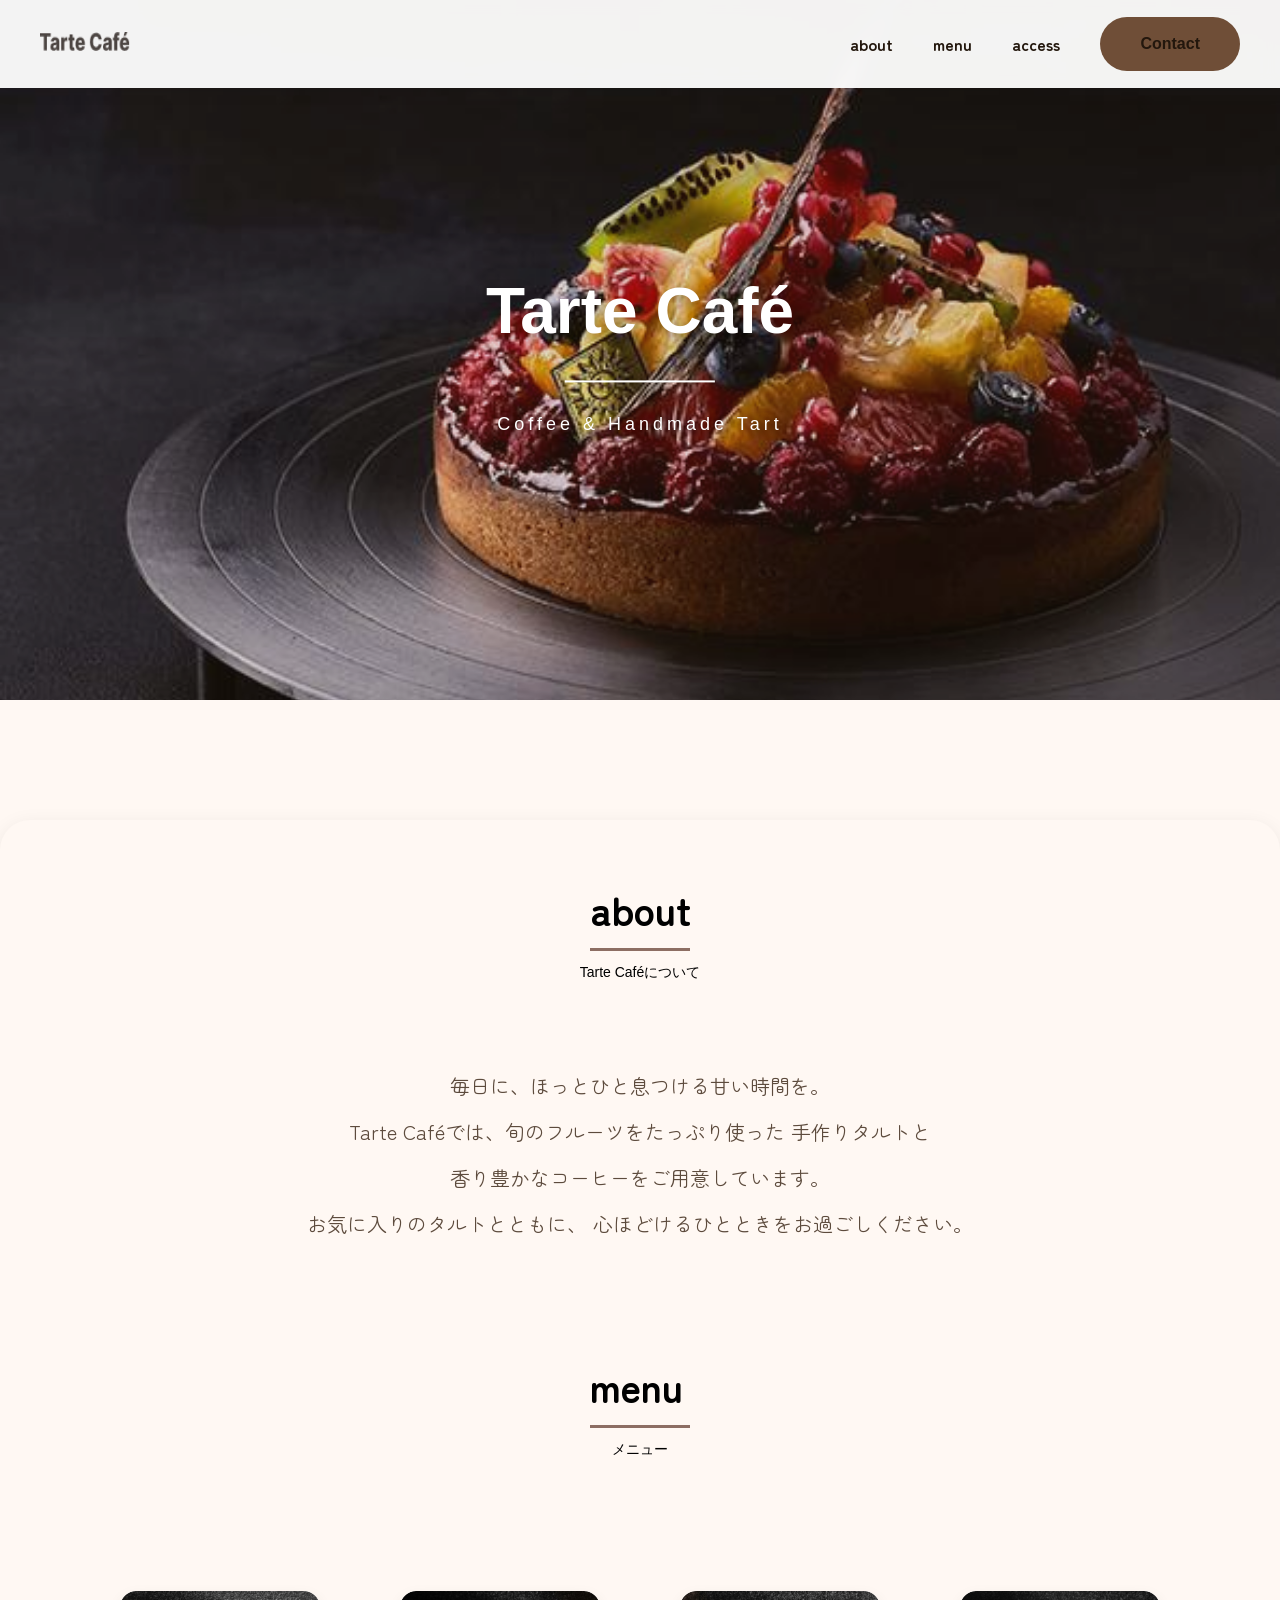
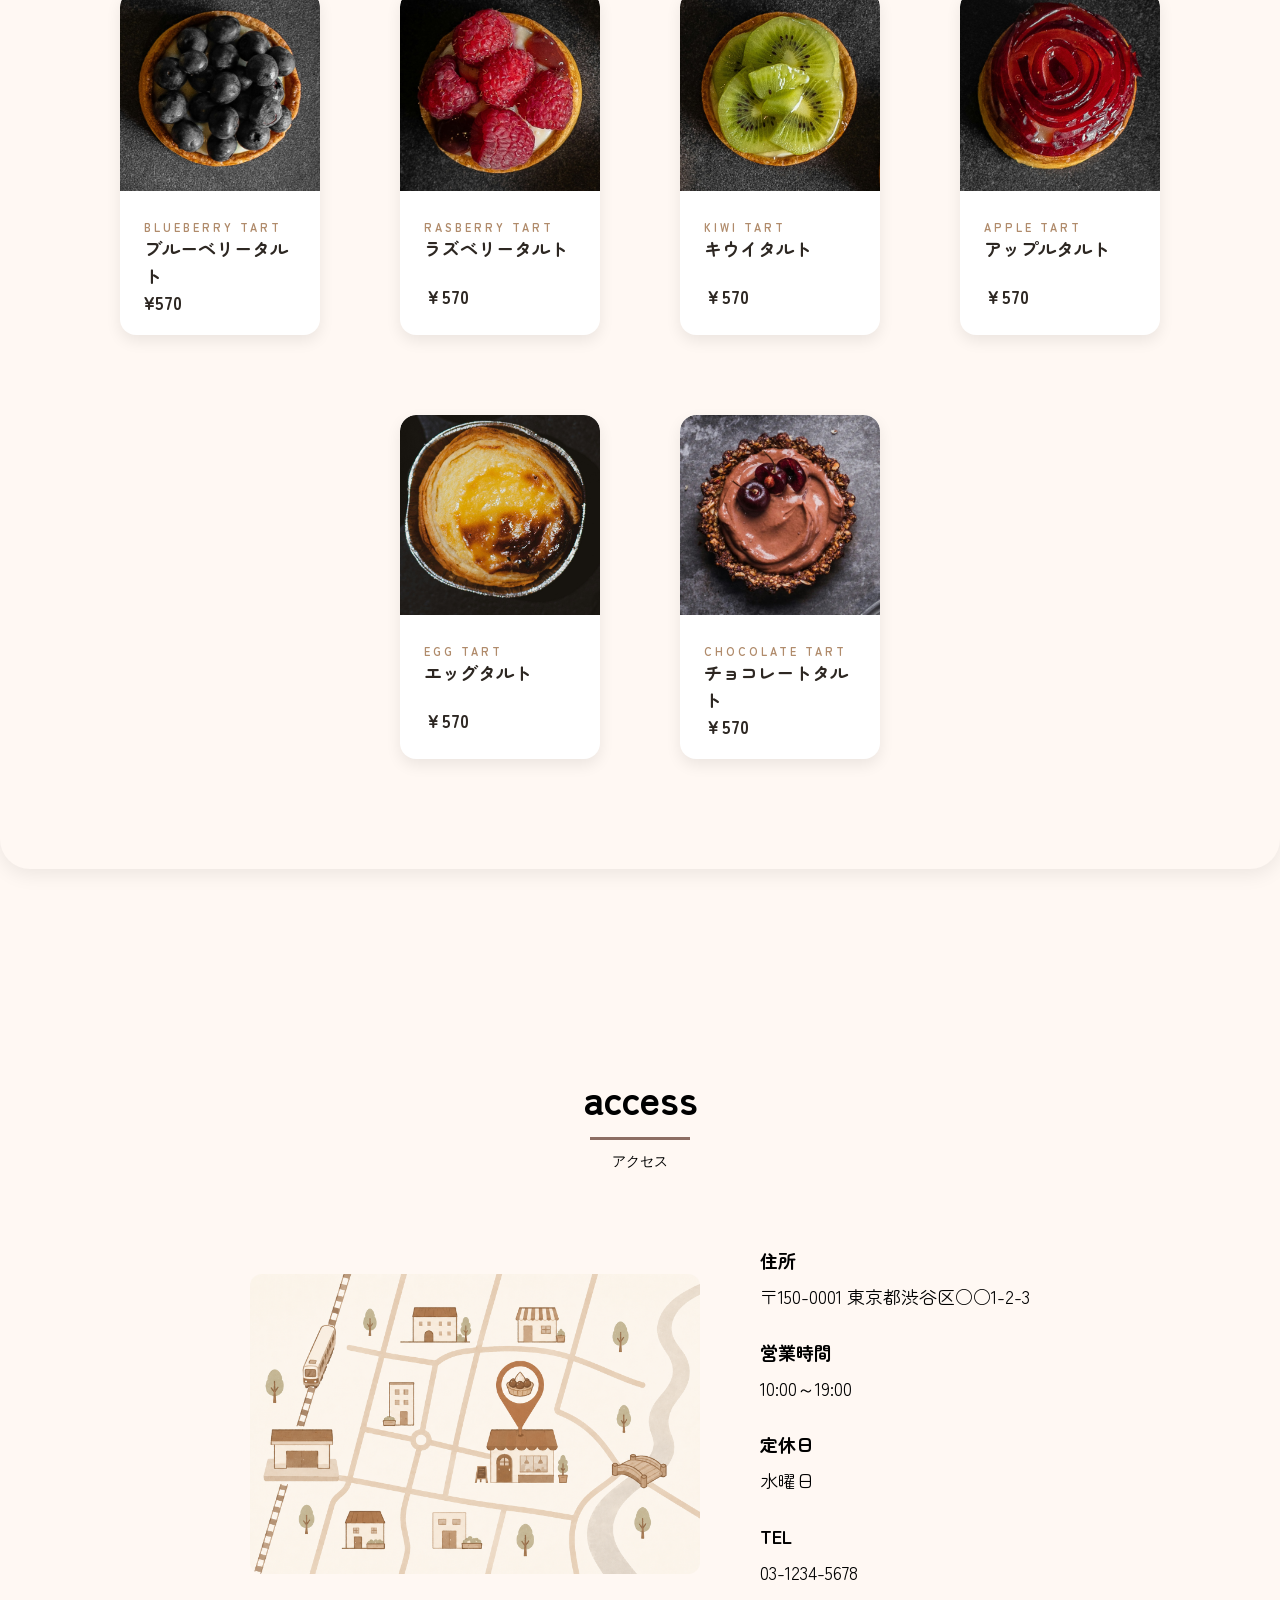
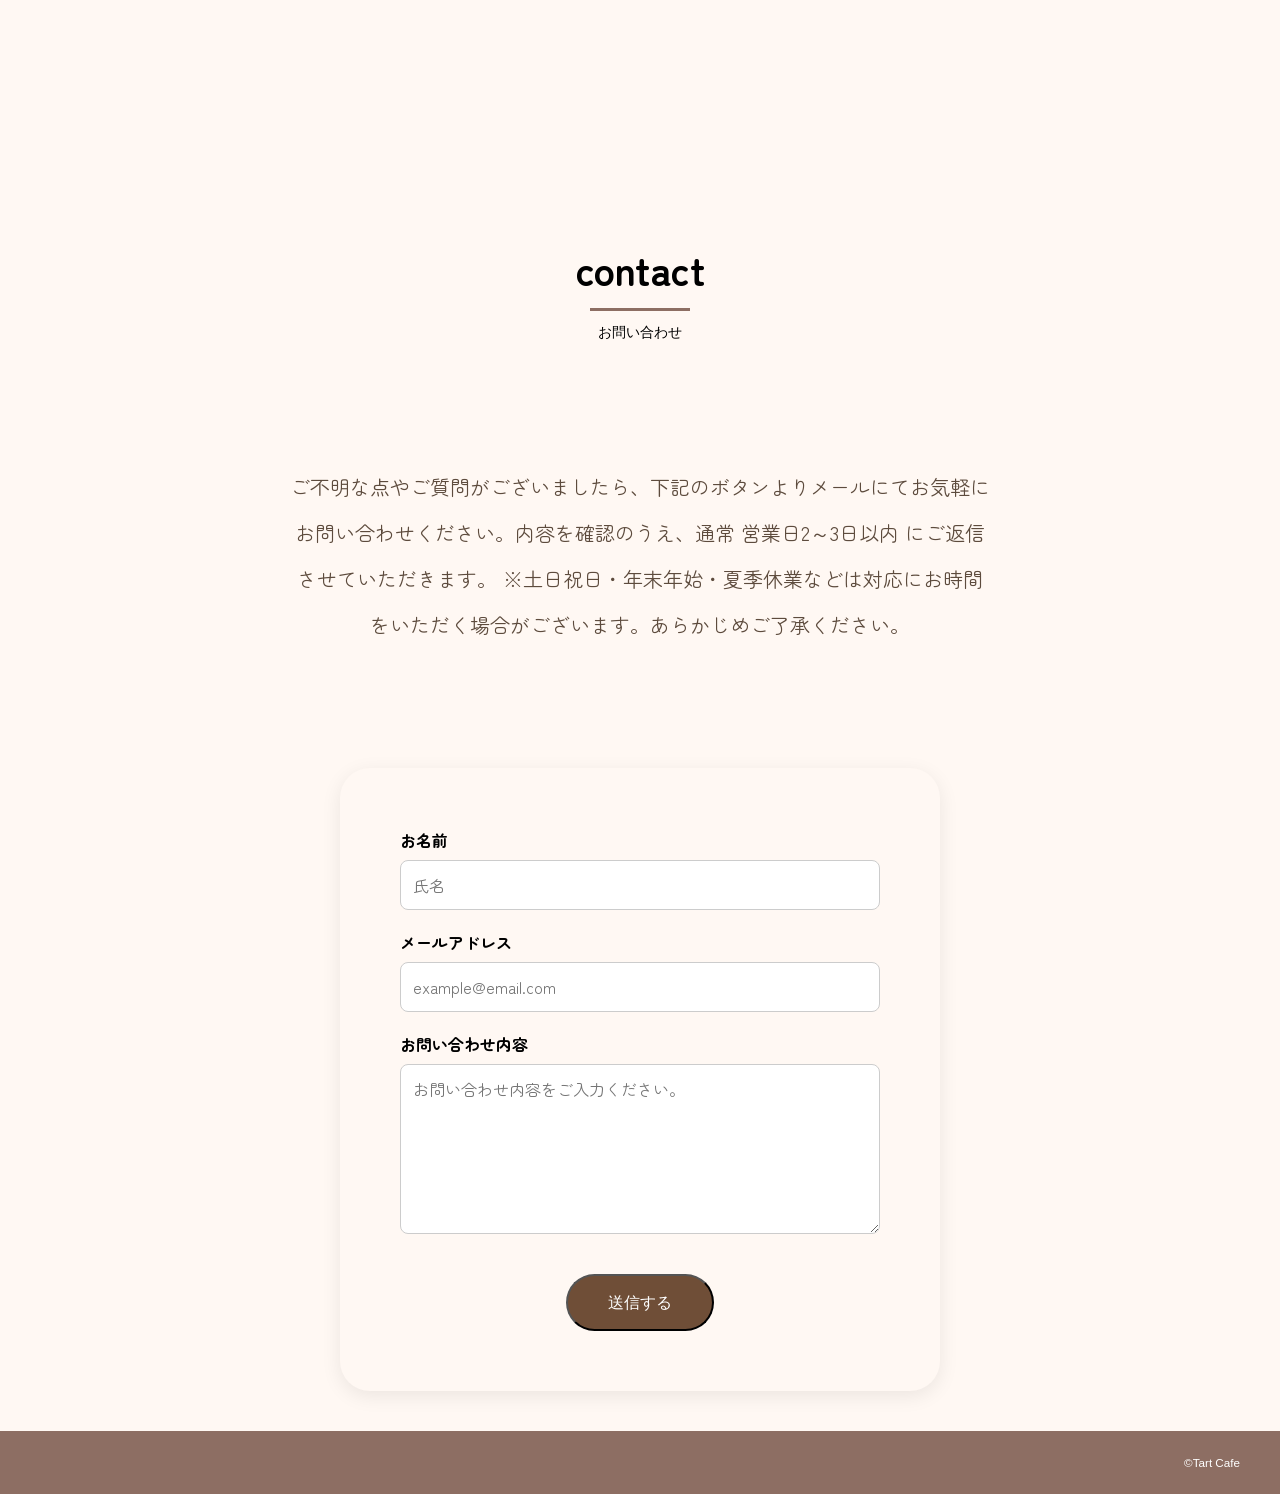
==== index.html @ 985aad52 "Add files via upload" ====
<!DOCTYPE html>
<html>
  <head>
    <meta charset="UTF-8" />
    <title>Portfolio</title>
    <meta name="description" content="ポートフォリオサイトです。" />
    <meta name="viewport" content="width=device-width" />
    <link rel="preconnect" href="https://fonts.googleapis.com" />
    <link rel="preconnect" href="https://fonts.gstatic.com" crossorigin />
    <link rel="icon" type="image/png" href="images/favicon.png" />
    <link rel="apple-touch-icon" href="/apple-touch-icon.png" />

    <link
      href="https://fonts.googleapis.com/css2?family=Zen+Maru+Gothic:wght@400;500;700&display=swap"
      rel="stylesheet"
    />

    <link href="./css/global.css" rel="stylesheet" />
    <link href="./css/jstest.css" rel="stylesheet" />
    <meta property="og:url" conntent="https://8hwrm8.csb.app/" />
    <meta property="og:type" content="website" />
    <meta property="og:title" content="ポートフォリオサイト" />
    <meta
      property="og:description"
      content="三番町のデザイナーのポートフォリオサイトです。お仕事ください"
    />
    <meta property="og:image" content="https://8hwrm8.csb.app/images/ogp.jpg" />
  </head>
  <body>
    <header class="header">
      <a class="header-logo" href="index.html">
        <img src="./images/cafelogo.png" width="90" height="19" alt="ロゴ" />
      </a>
      <button class="toggle-menu-button"></button>
      <div class="header-site-menu">
        <nav class="site-menu">
          <ul>
            <li><a href="#about">about</a></li>
            <li><a href="#menu">menu</a></li>
            <li><a href="#access">access</a></li>
          </ul>
          <a href="#contact" class="flat-button">Contact</a>
        </nav>
      </div>
    </header>
    <main class="main2">
      <div class="hero-image">
        <img src="./images/menupicture.jpg" alt="タルト専門店のメイン画像" />

        <div class="page-title">
          <h1>Tarte Café</h1>
          <p>Coffee & Handmade Tart</p>
        </div>
      </div>

      <div class="contact-mail">
        <div id="about" class="section-title">
          <h2>about</h2>
          <p>Tarte Caféについて</p>
        </div>
        <div class="contact-mail-description">
          <p id="message">
            毎日に、ほっとひと息つける甘い時間を。<br />
            Tarte Caféでは、旬のフルーツをたっぷり使った 手作りタルトと<br />
            香り豊かなコーヒーをご用意しています。<br />

            お気に入りのタルトとともに、 心ほどけるひとときをお過ごしください。
          </p>
        </div>

        <div id="menu" class="section-title">
          <h2>menu</h2>
          <p>メニュー</p>
        </div>

        <div class="others">
          <div class="others-container">
            <div class="works-card">
              <img
                class="work-image"
                src="./images/blueberrytart.jpg"
                alt="制作実績の例"
              />
              <div class="card-text">
                <p class="menu-en">Blueberry Tart</p>
                <p class="menu-ja">ブルーベリータルト</p>
                <p class="price">¥570</p>
              </div>
            </div>
            <div class="works-card">
              <img
                class="work-image"
                src="./images/berrytart.jpg"
                alt="制作実績の例"
              />
              <div class="card-text">
                <p class="menu-en">rasberry tart</p>
                <p class="menu-ja">ラズベリータルト</p>
                <p class="price">￥570</p>
              </div>
            </div>
            <div class="works-card">
              <img
                class="work-image"
                src="./images/kiwitart.jpg"
                alt="制作実績の例"
              />
              <div class="card-text">
                <p class="menu-en">kiwi tart</p>
                <p class="menu-ja">キウイタルト</p>
                <p class="price">￥570</p>
              </div>
            </div>
            <div class="works-card">
              <img
                class="work-image"
                src="./images/appletart.jpg"
                alt="制作実績の例"
              />
              <div class="card-text">
                <p class="menu-en">apple tart</p>
                <p class="menu-ja">アップルタルト</p>
                <p class="price">￥570</p>
              </div>
            </div>
            <div class="works-card">
              <img
                class="work-image"
                src="./images/eggtart.jpg"
                alt="制作実績の例"
              />
              <div class="card-text">
                <p class="menu-en">egg tart</p>
                <p class="menu-ja">エッグタルト</p>
                <p class="price">￥570</p>
              </div>
            </div>
            <div class="works-card">
              <img
                class="work-image"
                src="./images/chocolatetart.jpg"
                alt="制作実績の例"
              />
              <div class="card-text">
                <p class="menu-en">chocolate tart</p>
                <p class="menu-ja">チョコレートタルト</p>
                <p class="price">￥570</p>
              </div>
            </div>
          </div>
        </div>
      </div>

      <div class="access">
        <div id="access" class="section-title">
          <h2>access</h2>
          <p>アクセス</p>
        </div>

        <div class="access-container">
          <div class="access-map">
            <img src="./images/map.png" alt="店舗地図" />
          </div>

          <div class="access-info">
            <p>
              <strong>住所</strong><br />
              〒150-0001 東京都渋谷区○○1-2-3
            </p>

            <p>
              <strong>営業時間</strong><br />
              10:00～19:00
            </p>

            <p>
              <strong>定休日</strong><br />
              水曜日
            </p>

            <p>
              <strong>TEL</strong><br />
              03-1234-5678
            </p>
          </div>
        </div>
      </div>

      <div class="others">
        <div id="contact" class="section-title contact-title">
          <h2>contact</h2>
          <p>お問い合わせ</p>
        </div>
      </div>

      <div class="contact-mail-description">
        <p id="message">
          ご不明な点やご質問がございましたら、下記のボタンよりメールにてお気軽にお問い合わせください。内容を確認のうえ、通常
          営業日2～3日以内 にご返信させていただきます。
          ※土日祝日・年末年始・夏季休業などは対応にお時間をいただく場合がございます。あらかじめご了承ください。
        </p>
      </div>

      <form class="contact-form">
        <div class="form-group">
          <label for="name">お名前</label>
          <input type="text" id="name" placeholder="氏名" />
        </div>

        <div class="form-group">
          <label for="email">メールアドレス</label>
          <input type="email" id="email" placeholder="example@email.com" />
        </div>

        <div class="form-group">
          <label for="subject">お問い合わせ内容</label>
          <textarea
            id="subject"
            rows="6"
            placeholder="お問い合わせ内容をご入力ください。"
          ></textarea>
        </div>

        <button type="submit" class="flat-button">送信する</button>
      </form>
    </main>
    <footer class="footer">
      <p class="cpyright"><small>&copy;Tart Cafe</small></p>
    </footer>
    <script src="js/jstest.js"></script>
  </body>
</html>
---- css/global.css ----
@charset "utf-8";

*,
::before,
::after {
  margin: 0;
  padding: 0;
  box-sizing: border-box;
}

:root {
  --green: #296a65;
  --white: #fff;
  --black: #000;
  --gray: #d9d9d9;
  --light-green: #2fac9e;

  --regular-64px: normal normal 400 64px/1.6 "Noto Sans JP", sans-serif;
  --regular-48px: normal normal 400 48px/1.6 "Noto Sans JP", sans-serif;
  --regular-32px: normal normal 400 32px/1.6 "Noto Sans JP", sans-serif;
  --regular-24px: normal normal 400 24px/1.6 "Noto Sans JP", sans-serif;
  --regular-18px: normal normal 400 18px/1.6 "Noto Sans JP", sans-serif;
  --regular-16px: normal normal 400 16px/1.6 "Noto Sans JP", sans-serif;
  --regular-14px: normal normal 400 14px/1.6 "Noto Sans JP", sans-serif;
  --regular-12px: normal normal 400 12px/1.6 "Noto Sans JP", sans-serif;

  --bold-64px: normal normal 700 64px/1.6 "Noto Sans JP", sans-serif;
  --bold-48px: normal normal 700 48px/1.6 "Noto Sans JP", sans-serif;
  --bold-32px: normal normal 700 32px/1.6 "Noto Sans JP", sans-serif;
  --bold-24px: normal normal 700 24px/1.6 "Noto Sans JP", sans-serif;
  --bold-18px: normal normal 700 18px/1.6 "Noto Sans JP", sans-serif;
  --bold-16px: normal normal 700 16px/1.6 "Noto Sans JP", sans-serif;
  --bold-14px: normal normal 700 14px/1.6 "Noto Sans JP", sans-serif;
  --bold-12px: normal normal 700 12px/1.6 "Noto Sans JP", sans-serif;
}

body {
  max-width: 1440px;
  margin: 0 auto;
}

ul,
ol {
  list-style: none;
}

a {
  color: inherit;
  text-decoration: none;
}

img {
  max-width: 100%;
}
---- css/jstest.css ----
@charset "utf-8";

body {
  background-color: #fff8f3;
  font-family: "Zen Maru Gothic", sans-serif;
}

.header {
  width: 100%;
  height: 88px;
  padding: 24px 40px;

  position: fixed; /* absolute → fixed */
  top: 0;
  left: 0;
  z-index: 1000;

  display: flex;
  justify-content: space-between;
  align-items: center;

  background: rgba(255, 255, 255, 0.95);
  backdrop-filter: blur(8px);
  -webkit-backdrop-filter: blur(8px);

  box-shadow: 0 4px 15px rgba(0, 0, 0, 0.08);
  box-sizing: border-box;
}

.header-logo {
  display: block;
  width: 170px;
}

.site-menu {
  display: flex;
  gap: 40px;
  align-items: center;
}

.site-menu ul {
  display: flex;
  gap: 40px;
}

.site-menu a {
  color: #23170d;
  font-weight: 600;
  transition: 0.3s;
}

.site-menu a:hover {
  color: #b88763;
}

/*トップ画像とその上のテキスト*/
.hero-image {
  position: relative;
  width: 100%;
}

.hero-image img {
  width: 100%;
  height: 700px;
  object-fit: cover;
  display: block;
}

.hero-image::before {
  content: "";
  position: absolute;
  inset: 0;
  background: rgba(90, 60, 35, 0.18);
}

.page-title {
  font-family: "Zen Maru Gothic", sans-serif;
  position: absolute;
  top: 50%;
  left: 50%;
  transform: translate(-50%, -50%);
  color: white;
  text-align: center;
  z-index: 2;
}

.page-title h1 {
  font-family: "Zen Maru Gothic", sans-serif;
  margin-bottom: 10px;
  color: #fffaf3;
  font-size: 72px;
  text-shadow: 0 3px 12px rgba(0, 0, 0, 0.3);
}

.page-title h1::after {
  content: "";
  display: block;
  width: 150px;
  height: 2px;
  background: #fff;
  margin: 18px auto;
}

.page-title p {
  font-size: 24px;
  color: #f5ece2;
  letter-spacing: 4px;
}

.page-title {
  position: absolute;
  top: 50%;
  left: 50%;
  transform: translate(-50%, -50%);
  color: white;
  text-align: center;
  text-shadow: 2px 2px 10px rgba(0, 0, 0, 0.6);
}
/*トップ画像とその上のテキスト*/

.toggle-menu-button {
  display: none;
}

.flat-button {
  color: var(--white);
  font: var(--regular-16px);
  background: #6f4e37;
  border-radius: 30px;
  padding: 14px 40px;
  transition: 0.3s;
}

.flat-button:hover {
  background: #8d6e63;
  transform: scale(1.05);
}

.main2 {
  padding-top: 0;
  display: flex;
  flex-direction: column;
  align-items: center;
  gap: 80px;
}

#menu {
  margin-top: +30px;
}

.contact-mail {
  width: 100%;
  display: flex;
  flex-direction: column;
  align-items: center;
  gap: 80px;
  margin: 40px auto;
}

.contact-mail-description {
  max-width: 700px;
  text-align: center;
  line-height: 2.3;
  font-size: 20px;
  color: #5d4b3d;
}

#contact + .contact-mail-description {
  margin-top: -20px;
}

.contact-mail-description p {
  margin: 0;
}

.contact-mail-description::before {
  display: block;
  font-size: 32px;
  margin-bottom: 20px;
}

.contact-mail-description::after {
  display: block;
  margin-top: 25px;
  font-size: 24px;
}

.page-title {
  display: flex;
  flex-direction: column;
  align-items: center;
}

.page-title h1 {
  font: var(--bold-64px);
  color: white;
}

.page-title p {
  font: var(--regular-18px);
  color: white;
}

.section-title {
  display: flex;
  flex-direction: column;
  align-items: center;
}

.section-title h2 {
  font-family: "Zen Maru Gothic", sans-serif;
  font-size: 40px;
  color: var(--black);
}

.section-title h2::after {
  content: "";
  display: block;
  width: 100px;
  height: 3px;
  background: #8d6e63;
  margin: 10px auto;
}

.section-title p {
  font: var(--regular-14px);
  color: var(--black);
}

.contact-title {
  margin-bottom: 40px;
}

.tag {
  font-family: "Zen Maru Gothic", sans-serif;
  background-color: var(--gray);
  padding: 2px 8px;
  border-radius: 4px;
  color: var(--black);
  font: var(--regular-14px);
}

.contact-mail,
.contact-form {
  background: #fff8f3;
  border-radius: 30px;
  padding: 60px;
  box-shadow: 0 5px 20px rgba(0, 0, 0, 0.08);
}

/* Access */
.access {
  width: 100%;
  padding: 80px 0;
}

.access-container {
  max-width: 1000px;
  margin: 70px auto;
  display: flex;
  justify-content: center;
  align-items: center;
  gap: 60px;
  padding: 0 20px;
}

.access-map img {
  width: 450px;
  border-radius: 12px;
}

.access-info {
  line-height: 2;
  font-size: 18px;
}

.access-info p {
  margin-bottom: 20px;
}

.others {
  display: flex;
  flex-direction: column;
  align-items: center;
}

.others-container {
  display: flex;
  flex-wrap: wrap;
  justify-content: center;
  max-width: 1440px;
  width: 100vw;
  gap: 80px;
  padding: 50px 50px;
}

.works-card {
  display: flex;
  flex: 1 1 auto;
  min-width: 100px;
  max-width: 200px;
  flex-direction: column;
  gap: 10px;
  align-items: stretch;
}

.works-card {
  width: 200px;
  background: #ffffff;
  border-radius: 16px;
  overflow: hidden;
  box-shadow: 0 6px 15px rgba(0, 0, 0, 0.08);
  transition: 0.3s;
}

.works-card:hover {
  transform: translateY(-5px);
}

/* 英語名 */
.menu-en {
  font-size: 11px;
  font-weight: 700;
  color: #b08b6b;
  letter-spacing: 3px;
  text-transform: uppercase;
}

/* 日本語名 */
.menu-ja {
  min-height: 48px; /* 高さを揃える */
  font-size: 18px;
  font-weight: 700;
  color: #2d2722;
  line-height: 1.5;
}

/* 価格 */
.price {
  font-size: 18px;
  font-weight: bold;
  color: #2d2722;
}

.menu-en,
.menu-ja,
.price {
  margin: 0;
}

.card-text {
  padding: 18px 24px 20px;
}

.works-container {
  display: grid;
  grid-template-columns: 300px 300px 300px;
  gap: 64px;
}

.work-image {
  width: 200px;
  height: 200px;
  object-fit: cover;
  display: block;

  border-top-left-radius: 16px;
  border-top-right-radius: 16px;
  border-bottom-left-radius: 0;
  border-bottom-right-radius: 0;
}

.footer {
  background-color: #8d6e63;
  color: var(--white);
  font: var(--regular-14px);
  padding: 10px;
  display: flex;
  justify-content: flex-end;
  width: 100%;
  padding: 20px 40px;
  box-sizing: border-box;
}

.buttons {
  display: flex;
  flex-wrap: wrap;
  justify-content: center;
  gap: 20px;
}

.is-show {
  display: block;
}

.is-hide {
  display: none;
}

.is-bold {
  font-weight: bold;
}

/*問い合わせフォーム*/
.contact-form {
  width: 100%;
  max-width: 600px;
  margin: 40px auto;
  display: flex;
  flex-direction: column;
  gap: 20px;
}

.form-group {
  display: flex;
  flex-direction: column;
}

.form-group label {
  margin-bottom: 8px;
  font-weight: bold;
}

.form-group input,
.form-group textarea {
  padding: 12px;
  border: 1px solid #ccc;
  border-radius: 8px;
  font-size: 16px;
  font-family: inherit;
}

.form-group textarea {
  resize: vertical;
}

.contact-form .flat-button {
  align-self: center;
  margin-top: 20px;
}
/*問い合わせフォーム*/

@media (max-width: 800px) {
  .header {
    position: fixed;
    background-color: var(--white);
    box-shadow: 0 5px 10px 1px rgba(0, 0, 0, 0.1);
  }

  .toggle-menu-button {
    display: block;
    width: 74px;
    height: 74px;
    background-image: url("../images/humburgermenu.png");
    background-size: 100%;
    background-position: center;
    background-repeat: no-repeat;
    border: none;
    border-radius: 0;
    outline: none;
  }

  .header-site-menu {
    position: absolute;
    top: 100%;
    left: 0;
    right: 0;
    background-color: var(--white);
    padding: 20px;
    display: none;
  }
  .is-show {
    display: block;
  }

  .site-menu {
    flex-direction: column;
    gap: 64px;
  }
  .site-menu ul {
    flex-direction: column;
    gap: 64px;
  }

  .site-menu ul li {
    font: var(--regular-24px);
  }

  /*アクセス（スマホサイズ）*/
  .access-container {
    flex-direction: column;
  }

  .access-map img {
    width: 100%;
    max-width: 350px;
  }

  .access-info {
    text-align: center;
    font-size: 16px;
  }
  /*アクセス（スマホサイズ）*/

  /*問い合わせフォーム（スマホサイズ）*/
  .contact-form {
    width: 90%;
    max-width: 100%;
    padding: 20px;
    margin: 20px auto;
    gap: 16px;
  }

  .form-group label {
    font-size: 16px;
  }

  .form-group input,
  .form-group textarea {
    width: 100%;
    box-sizing: border-box;
    font-size: 16px;
    padding: 12px;
  }

  .form-group textarea {
    min-height: 120px;
  }

  .contact-form .flat-button {
    width: 100%;
    padding: 14px;
  }
  /*問い合わせフォーム*/
}
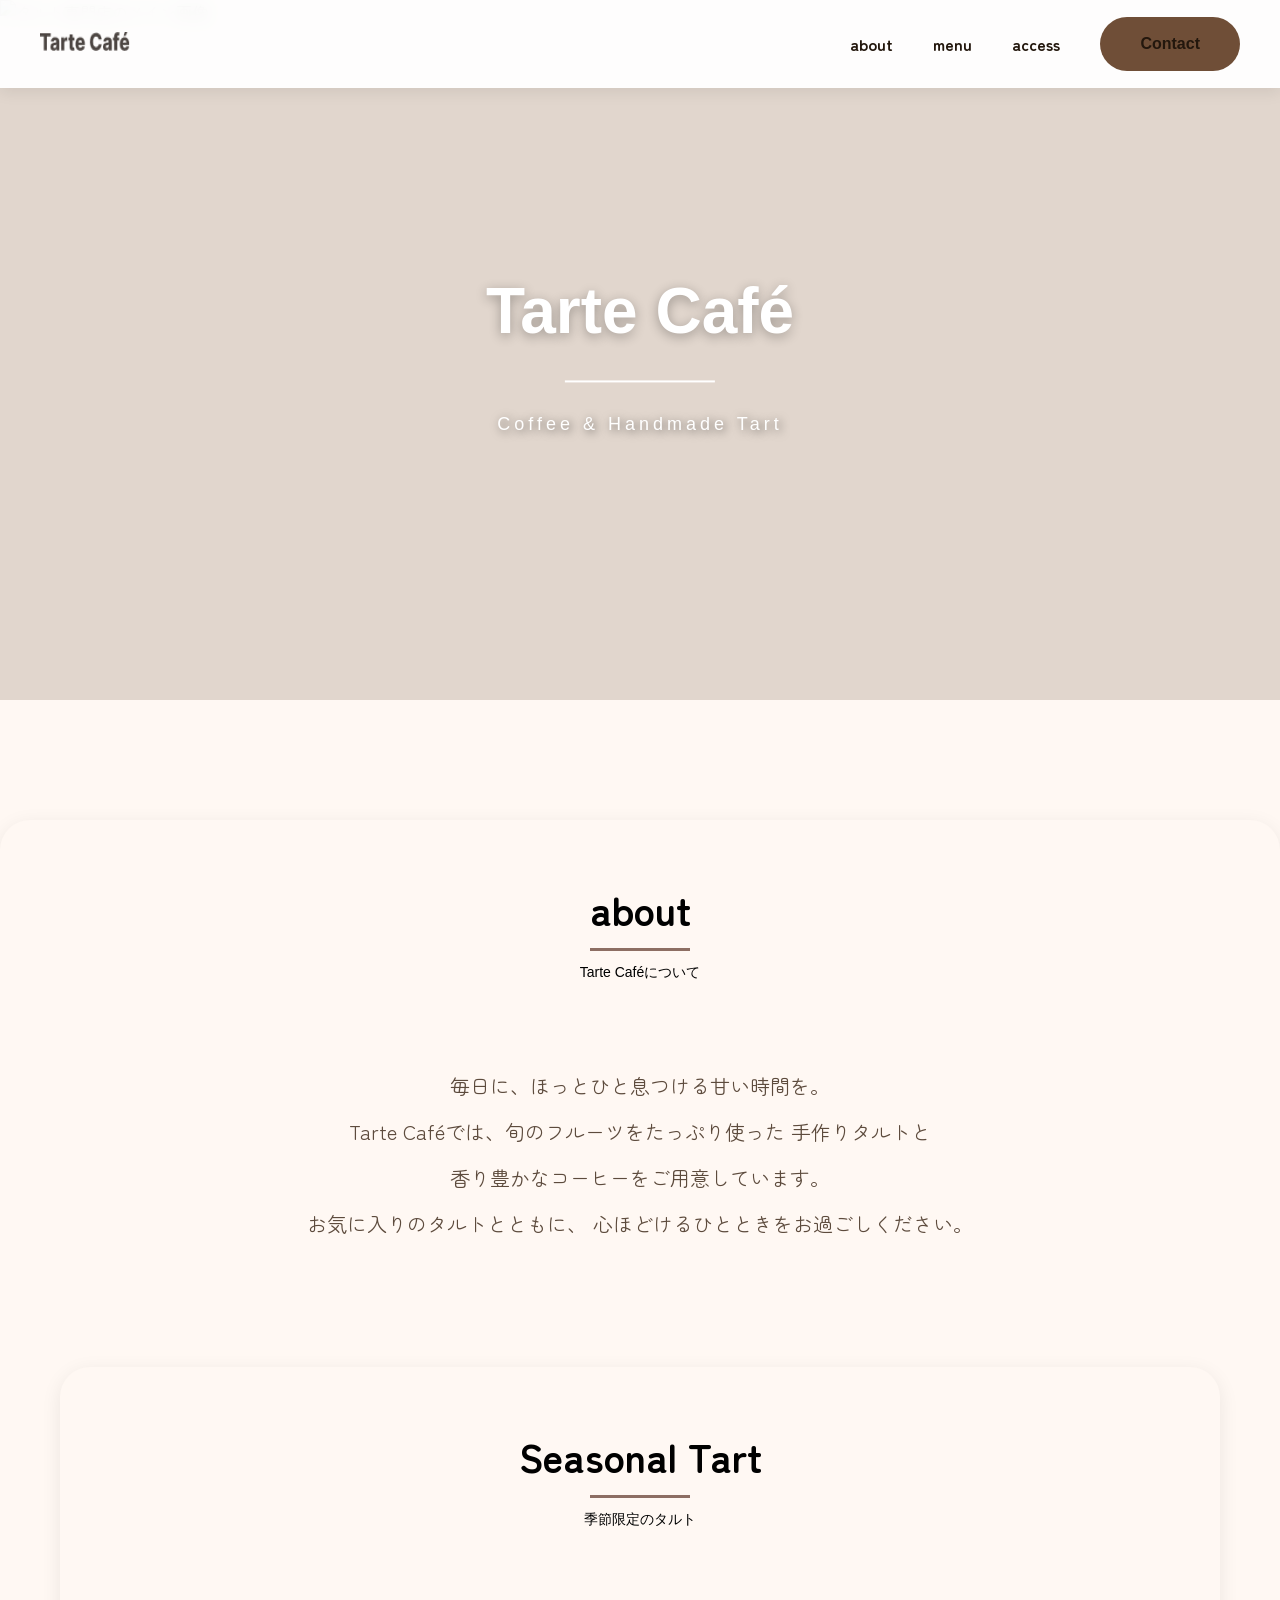
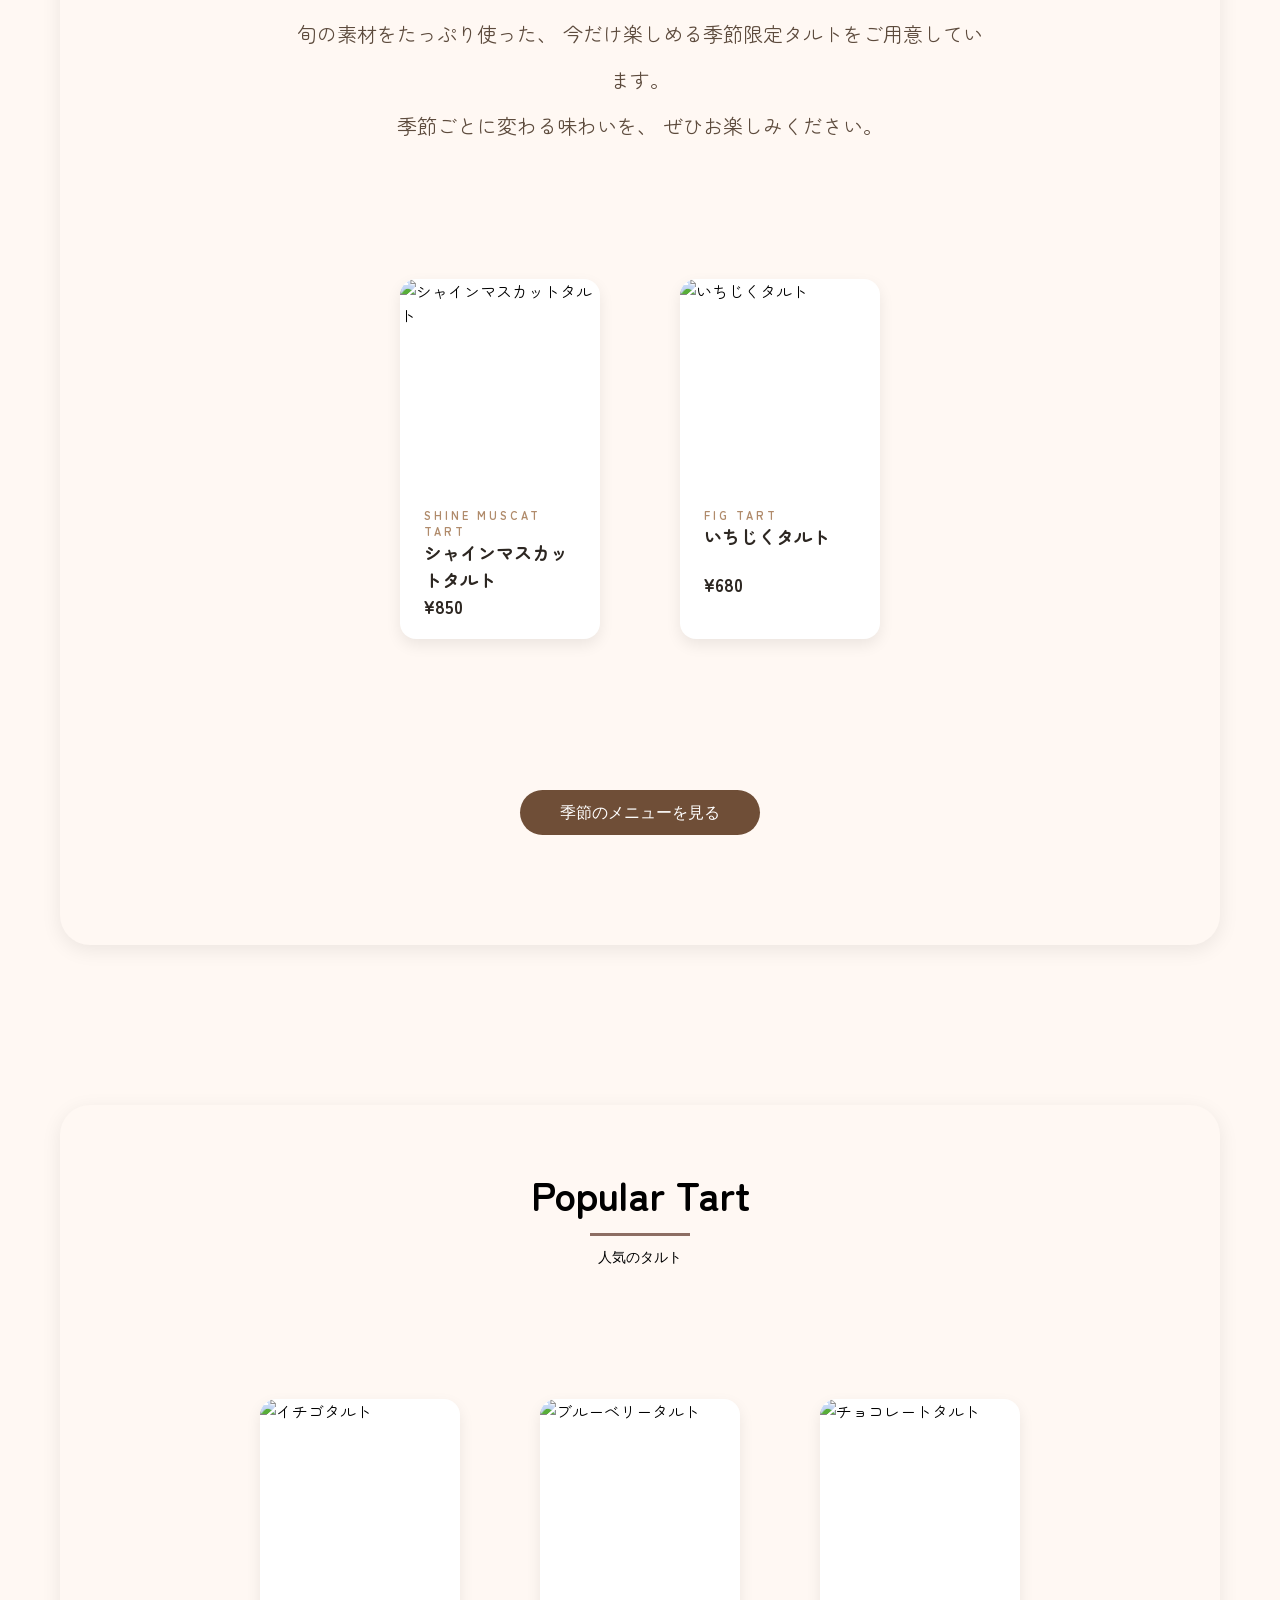
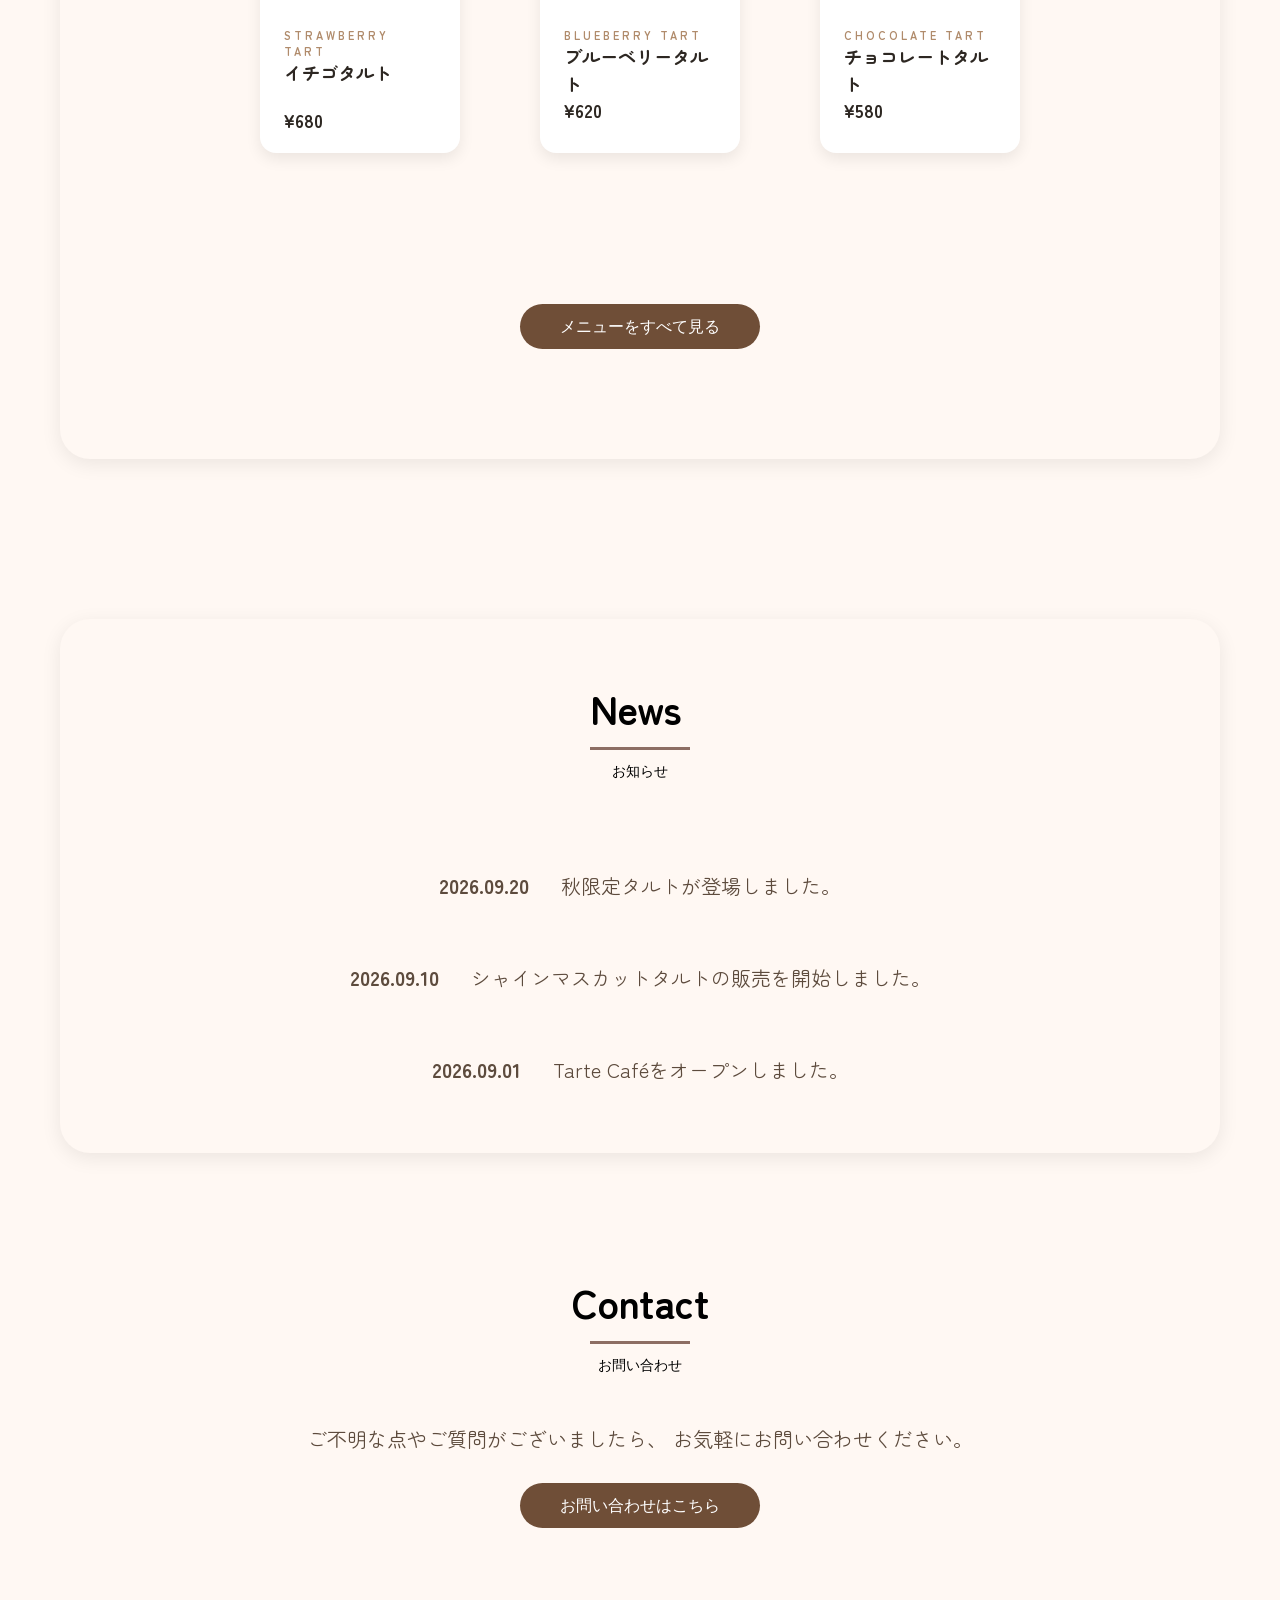
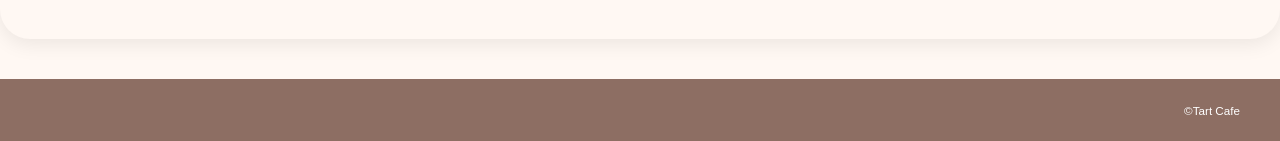
==== commit 51c55207: "Update index.html" ====
--- a/index.html
+++ b/index.html
@@ -35,17 +35,17 @@
       <div class="header-site-menu">
         <nav class="site-menu">
           <ul>
-            <li><a href="#about">about</a></li>
-            <li><a href="#menu">menu</a></li>
-            <li><a href="#access">access</a></li>
+            <li><a href="about.html">about</a></li>
+            <li><a href="menu.html">menu</a></li>
+            <li><a href="access.html">access</a></li>
           </ul>
-          <a href="#contact" class="flat-button">Contact</a>
+          <a href="contact.html" class="flat-button">Contact</a>
         </nav>
       </div>
     </header>
     <main class="main2">
       <div class="hero-image">
-        <img src="./images/menupicture.jpg" alt="タルト専門店のメイン画像" />
+        <img src="./images/interior.jpg" alt="タルト専門店のメイン画像" />
 
         <div class="page-title">
           <h1>Tarte Café</h1>
@@ -68,161 +68,352 @@
           </p>
         </div>
 
-        <div id="menu" class="section-title">
-          <h2>menu</h2>
-          <p>メニュー</p>
-        </div>
+
+
+
+
+        <!-- =========================
+           Seasonal Tart
+      ========================== -->
+
+      <section class="contact-mail">
+
+        <div class="section-title">
+
+          <h2>Seasonal Tart</h2>
+
+          <p>
+            季節限定のタルト
+          </p>
+
+        </div>
+
+
+        <div class="contact-mail-description">
+
+          <p id="message">
+
+            旬の素材をたっぷり使った、
+            今だけ楽しめる季節限定タルトをご用意しています。<br />
+
+            季節ごとに変わる味わいを、
+            ぜひお楽しみください。
+
+          </p>
+
+        </div>
+
 
         <div class="others">
+
           <div class="others-container">
+
+
+            <!-- シャインマスカット -->
+
             <div class="works-card">
+
               <img
                 class="work-image"
-                src="./images/blueberrytart.jpg"
-                alt="制作実績の例"
+                src="./images/maskattoturt.png"
+                alt="シャインマスカットタルト"
               />
+
               <div class="card-text">
-                <p class="menu-en">Blueberry Tart</p>
-                <p class="menu-ja">ブルーベリータルト</p>
-                <p class="price">¥570</p>
+
+                <p class="menu-en">
+                  Shine Muscat Tart
+                </p>
+
+                <p class="menu-ja">
+                  シャインマスカットタルト
+                </p>
+
+                <p class="price">
+                  ¥850
+                </p>
+
               </div>
+
             </div>
+
+
+            <!-- いちじく -->
+
             <div class="works-card">
+
               <img
                 class="work-image"
-                src="./images/berrytart.jpg"
-                alt="制作実績の例"
+                src="./images/ichijikuturt.png"
+                alt="いちじくタルト"
               />
+
               <div class="card-text">
-                <p class="menu-en">rasberry tart</p>
-                <p class="menu-ja">ラズベリータルト</p>
-                <p class="price">￥570</p>
+
+                <p class="menu-en">
+                  Fig Tart
+                </p>
+
+                <p class="menu-ja">
+                  いちじくタルト
+                </p>
+
+                <p class="price">
+                  ¥680
+                </p>
+
               </div>
+
             </div>
+
+          </div>
+
+        </div>
+
+
+        <div style="text-align: center; margin: 30px 0 60px;">
+
+          <a
+            href="menu.html"
+            class="flat-button"
+          >
+            季節のメニューを見る
+          </a>
+
+        </div>
+
+      </section>
+
+
+
+
+
+      <!-- =========================
+           Popular Tart
+      ========================== -->
+
+      <section class="contact-mail">
+
+        <div class="section-title">
+
+          <h2>Popular Tart</h2>
+
+          <p>
+            人気のタルト
+          </p>
+
+        </div>
+
+
+        <div class="others">
+
+          <div class="others-container">
+
+
+            <!-- イチゴ -->
+
             <div class="works-card">
+
               <img
                 class="work-image"
-                src="./images/kiwitart.jpg"
-                alt="制作実績の例"
+                src="./images/starawberryturt.png"
+                alt="イチゴタルト"
               />
+
               <div class="card-text">
-                <p class="menu-en">kiwi tart</p>
-                <p class="menu-ja">キウイタルト</p>
-                <p class="price">￥570</p>
+
+                <p class="menu-en">
+                  Strawberry Tart
+                </p>
+
+                <p class="menu-ja">
+                  イチゴタルト
+                </p>
+
+                <p class="price">
+                  ¥680
+                </p>
+
               </div>
+
             </div>
+
+
+            <!-- ブルーベリー -->
+
             <div class="works-card">
+
               <img
                 class="work-image"
-                src="./images/appletart.jpg"
-                alt="制作実績の例"
+                src="./images/blueberryturt.png"
+                alt="ブルーベリータルト"
               />
+
               <div class="card-text">
-                <p class="menu-en">apple tart</p>
-                <p class="menu-ja">アップルタルト</p>
-                <p class="price">￥570</p>
+
+                <p class="menu-en">
+                  Blueberry Tart
+                </p>
+
+                <p class="menu-ja">
+                  ブルーベリータルト
+                </p>
+
+                <p class="price">
+                  ¥620
+                </p>
+
               </div>
+
             </div>
+
+
+            <!-- チョコレート -->
+
             <div class="works-card">
+
               <img
                 class="work-image"
-                src="./images/eggtart.jpg"
-                alt="制作実績の例"
+                src="./images/chocoratturt.png"
+                alt="チョコレートタルト"
               />
+
               <div class="card-text">
-                <p class="menu-en">egg tart</p>
-                <p class="menu-ja">エッグタルト</p>
-                <p class="price">￥570</p>
+
+                <p class="menu-en">
+                  Chocolate Tart
+                </p>
+
+                <p class="menu-ja">
+                  チョコレートタルト
+                </p>
+
+                <p class="price">
+                  ¥580
+                </p>
+
               </div>
+
             </div>
-            <div class="works-card">
-              <img
-                class="work-image"
-                src="./images/chocolatetart.jpg"
-                alt="制作実績の例"
-              />
-              <div class="card-text">
-                <p class="menu-en">chocolate tart</p>
-                <p class="menu-ja">チョコレートタルト</p>
-                <p class="price">￥570</p>
-              </div>
-            </div>
+
           </div>
-        </div>
-      </div>
-
-      <div class="access">
-        <div id="access" class="section-title">
-          <h2>access</h2>
-          <p>アクセス</p>
-        </div>
-
-        <div class="access-container">
-          <div class="access-map">
-            <img src="./images/map.png" alt="店舗地図" />
-          </div>
-
-          <div class="access-info">
-            <p>
-              <strong>住所</strong><br />
-              〒150-0001 東京都渋谷区○○1-2-3
-            </p>
-
-            <p>
-              <strong>営業時間</strong><br />
-              10:00～19:00
-            </p>
-
-            <p>
-              <strong>定休日</strong><br />
-              水曜日
-            </p>
-
-            <p>
-              <strong>TEL</strong><br />
-              03-1234-5678
-            </p>
-          </div>
-        </div>
-      </div>
-
-      <div class="others">
-        <div id="contact" class="section-title contact-title">
-          <h2>contact</h2>
-          <p>お問い合わせ</p>
-        </div>
-      </div>
-
-      <div class="contact-mail-description">
-        <p id="message">
-          ご不明な点やご質問がございましたら、下記のボタンよりメールにてお気軽にお問い合わせください。内容を確認のうえ、通常
-          営業日2～3日以内 にご返信させていただきます。
-          ※土日祝日・年末年始・夏季休業などは対応にお時間をいただく場合がございます。あらかじめご了承ください。
-        </p>
-      </div>
-
-      <form class="contact-form">
-        <div class="form-group">
-          <label for="name">お名前</label>
-          <input type="text" id="name" placeholder="氏名" />
-        </div>
-
-        <div class="form-group">
-          <label for="email">メールアドレス</label>
-          <input type="email" id="email" placeholder="example@email.com" />
-        </div>
-
-        <div class="form-group">
-          <label for="subject">お問い合わせ内容</label>
-          <textarea
-            id="subject"
-            rows="6"
-            placeholder="お問い合わせ内容をご入力ください。"
-          ></textarea>
-        </div>
-
-        <button type="submit" class="flat-button">送信する</button>
-      </form>
+
+        </div>
+
+
+        <div style="text-align: center; margin: 30px 0 60px;">
+
+          <a
+            href="menu.html"
+            class="flat-button"
+          >
+            メニューをすべて見る
+          </a>
+
+        </div>
+
+      </section>
+
+
+
+
+
+      <!-- =========================
+           News
+      ========================== -->
+
+      <section class="contact-mail">
+
+        <div class="section-title">
+
+          <h2>News</h2>
+
+          <p>
+            お知らせ
+          </p>
+
+        </div>
+
+
+        <div class="contact-mail-description">
+
+          <p id="message">
+
+            <strong>
+              2026.09.20
+            </strong>
+           　
+            秋限定タルトが登場しました。
+            <br /><br />
+
+            <strong>
+              2026.09.10
+            </strong>
+            　
+            シャインマスカットタルトの販売を開始しました。
+            <br /><br />
+
+            <strong>
+              2026.09.01
+            </strong>
+            　
+            Tarte Caféをオープンしました。
+
+          </p>
+
+        </div>
+
+      </section>
+
+
+
+      <!-- =========================
+           Contact
+      ========================== -->
+
+      <section class="others">
+
+        <div class="section-title contact-title">
+
+          <h2>
+            Contact
+          </h2>
+
+          <p>
+            お問い合わせ
+          </p>
+
+        </div>
+
+
+        <div class="contact-mail-description">
+
+          <p id="message">
+
+            ご不明な点やご質問がございましたら、
+            お気軽にお問い合わせください。
+
+          </p>
+
+        </div>
+
+
+        <div style="text-align: center; margin: 30px 0 60px;">
+
+          <a
+            href="contact.html"
+            class="flat-button"
+          >
+            お問い合わせはこちら
+          </a>
+
+        </div>
+
+      </section>
+
+
+    </main>
+
     </main>
     <footer class="footer">
       <p class="cpyright"><small>&copy;Tart Cafe</small></p>
